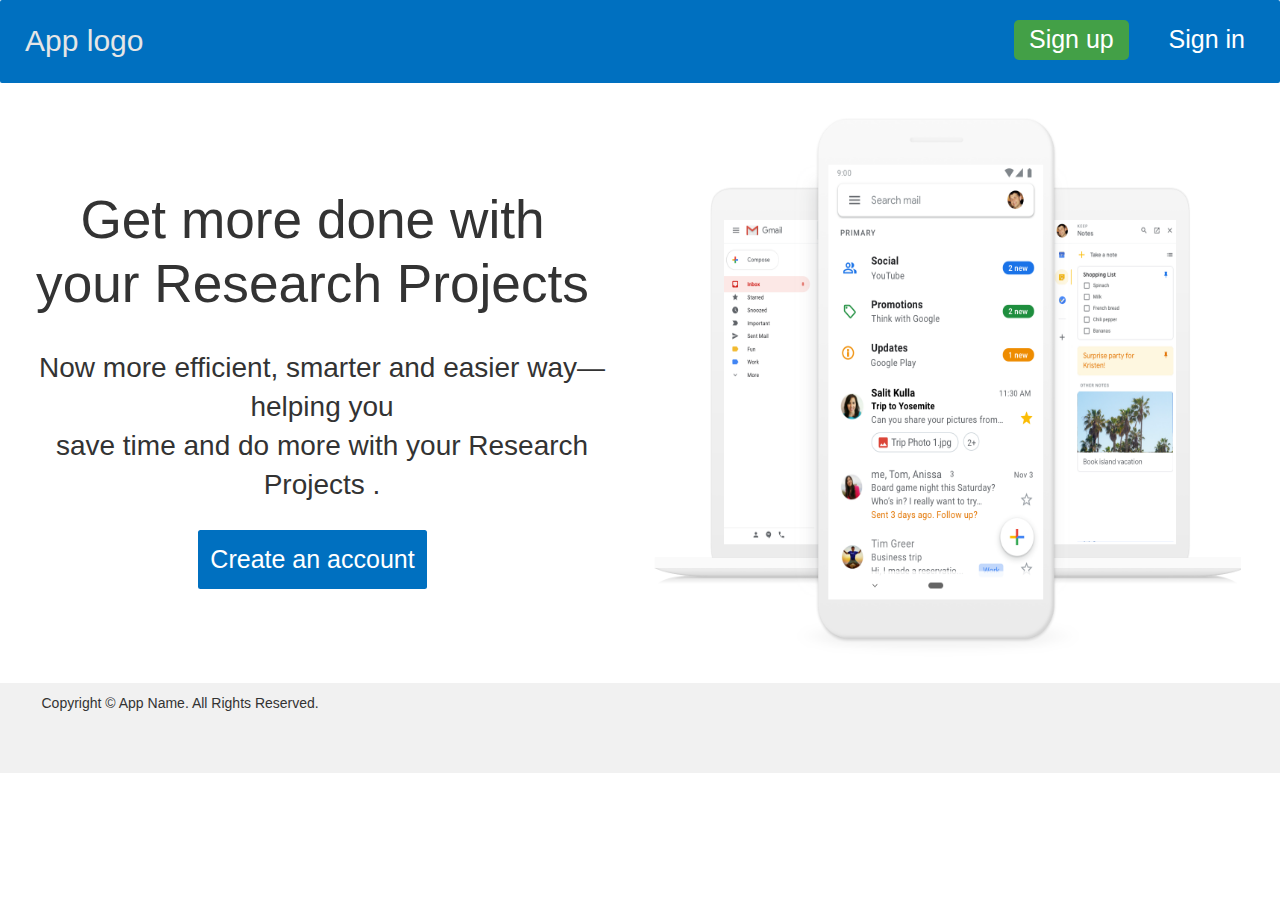
==== final/index.html @ acd916ec "Project input and output" ====
<!DOCTYPE html>
<html lang="en">
<head>
  <meta charset="utf-8">
  <meta name="viewport" content="width=device-width, initial-scale=1">
  <link rel="stylesheet" href="https://maxcdn.bootstrapcdn.com/bootstrap/3.4.1/css/bootstrap.min.css">
  <script src="https://ajax.googleapis.com/ajax/libs/jquery/3.4.1/jquery.min.js"></script>
  <script src="https://ajax.aspnetcdn.com/ajax/jQuery/jquery-3.4.1.min.js"></script>
  <script src="https://maxcdn.bootstrapcdn.com/bootstrap/3.4.1/js/bootstrap.min.js"></script>
 <title>Home Page</title> 
<link rel="stylesheet" href="homepage.css">
</head>
<body>

  <div class="header">
    
    <a href="#" style="margin-left: 5px;">App logo</a>
    <a id="signinbutton" href="signin.html">Sign in</a>
    <a id="signupbutton" href="signup.html">Sign up</a>
  
  </div>

<div class="row">
  <div class="column" style="background-color:white; text-align: center;">

    <h1 id="heading">Get more done with<br> your Research Projects</h1>
    <div class="para">Now more efficient, smarter and easier way—helping you<br> save time and do more with your Research Projects .
    </div>
    <a id="signupbutton2" href=signup.html>Create an account</a>
  </div>


  <div class="column">
    <p style="margin-bottom: 25px;"></p>
    <img class="appimage" src="gmailhomepageimage.png" height="100%" width="93%"/>
  </div>
</div>

<div class="footer">
    <p class="copyright">Copyright © App Name. All Rights Reserved.</p>
</div>


</body>
</html>
---- final/homepage.css ----
* {
    box-sizing: border-box;
  }
  
  body {
    font-family: Arial, Helvetica, sans-serif;
  }
  
  /* Style the header */
  .header {
      background-color: #0070C0;
      padding: 20px;
      color: rgb(248,248,248);
      font-size: 30px;
      position: -webkit-sticky; /* Safari */
      position: sticky;
      top:0;
      border-radius:2px ;
  }
  
  .header a{
    color:rgb(230,230,230) ;
 }

  #signinbutton {
      float: right;
      padding: 2px 15px;
      text-align: center;
      text-decoration: none;
      display: inline-block;
      font-size: 25px;
      color:white;
      
  }
  
  #signinbutton:hover{
      background: white;
      color: #0070C0;
      
      border-radius: 5px;
  }

  #signupbutton {
    float: right;
    padding: 2px 15px;
    font-size: 25px;
    text-align: center;
    text-decoration: none;
    display: inline-block;
    background-color: #43A047;
    color: white;
    margin-right: 2%;
    border-radius: 5px;
}

#signupbutton:hover{
    background: #43A047;
    border: none;
    color: white;
}
  
  
.column {
    float: left;
    width: 50%;
    padding: 10px;
    height: 600px; /* Should be removed. Only for demonstration */
 }

#heading {
    text-align: center;
    font-size: 3.8em;
    margin-top: 15%;
    line-height: 1.2;
} 

.para {
    margin-top: 5%;
    text-align: center;
    font-size: 2em;
    line-height: 1.4;
    margin-left: 3%;
}

#signupbutton2 {

    padding: 12px;
    text-align: center;
    text-decoration: none;
    display: inline-block;
    background-color: #0070C0;
    color: white;
    margin-top: 4%;
    font-size: 25px;
    border-radius: 2.5px;
    
}
  
  /* Clear floats after the columns */
.row:after {
    content: "";
    display: table;
    clear: both;
}
  
.footer {
    background-color: #f1f1f1;
    padding: 10px;
    height: 90px;
  }  
.copyright {
    margin-left:2.5%;
}


/* Responsive layout - makes the three columns stack on top of each other instead of next to each other */
@media (max-width: 600px) {
    .column {
      width: 100%;
    }

    .appimage {
        height:80%;
        width: 100%;
    }
}

@media (min-width: 601px) and (max-width:767px) {
    .column {
        width: 100%;
      }
  
      .appimage {
          height:90%;
          width: 80%;
          margin-left: 15%;
      }
}

@media (min-width: 768px) and (max-width:991px) {
    .column {
        width: 100%;
      }
  
      .appimage {
          height:90%;
          width: 75%;
          margin-left: 15%;
      }
}
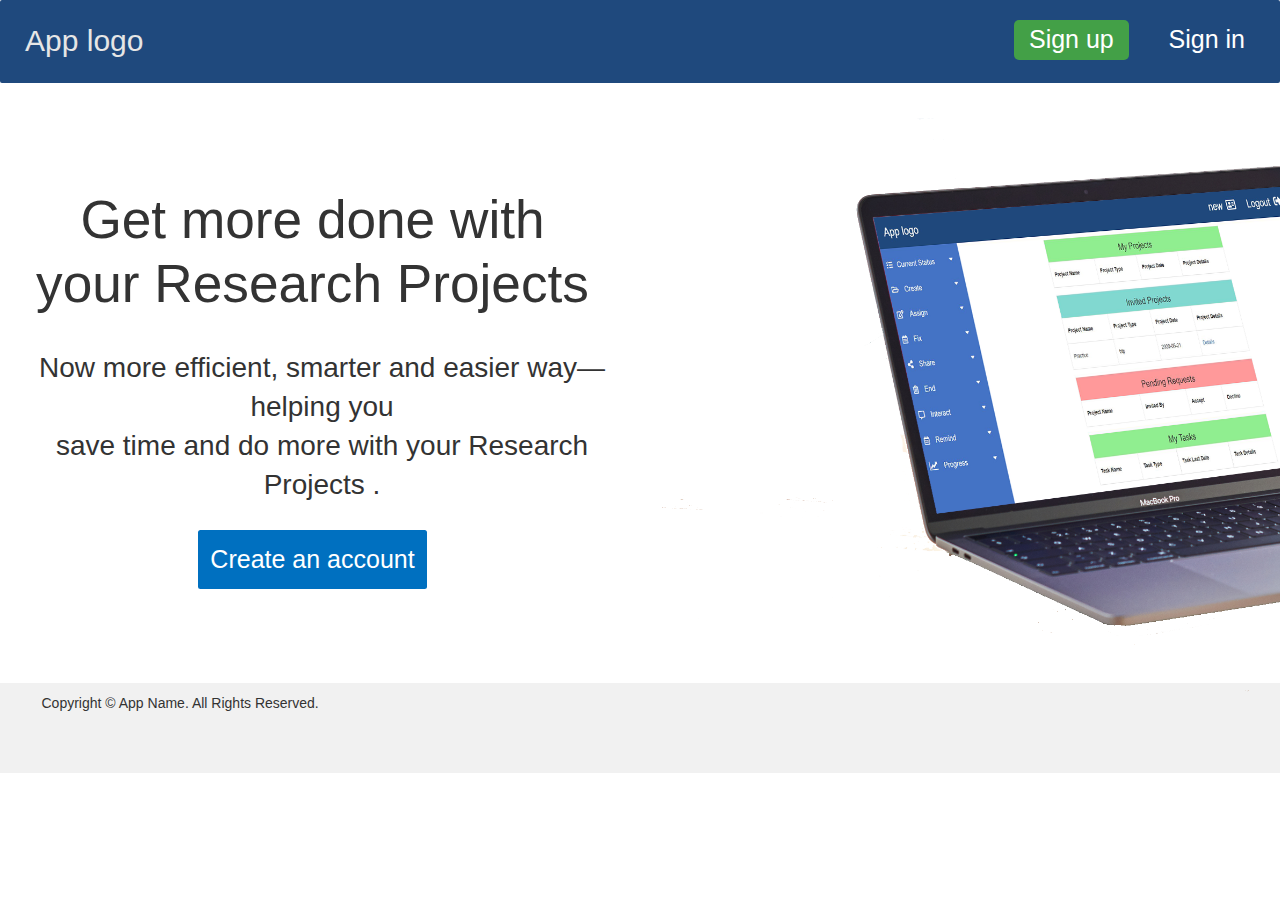
==== commit 6ea46478: "background image" ====
--- a/final/index.html
+++ b/final/index.html
@@ -32,7 +32,7 @@
 
   <div class="column">
     <p style="margin-bottom: 25px;"></p>
-    <img class="appimage" src="gmailhomepageimage.png" height="100%" width="93%"/>
+    <img class="appimage" src="bgimage.png" height="100%" />
   </div>
 </div>
 
--- a/final/homepage.css
+++ b/final/homepage.css
@@ -8,7 +8,7 @@
   
   /* Style the header */
   .header {
-      background-color: #0070C0;
+      background-color: #1f497d;
       padding: 20px;
       color: rgb(248,248,248);
       font-size: 30px;
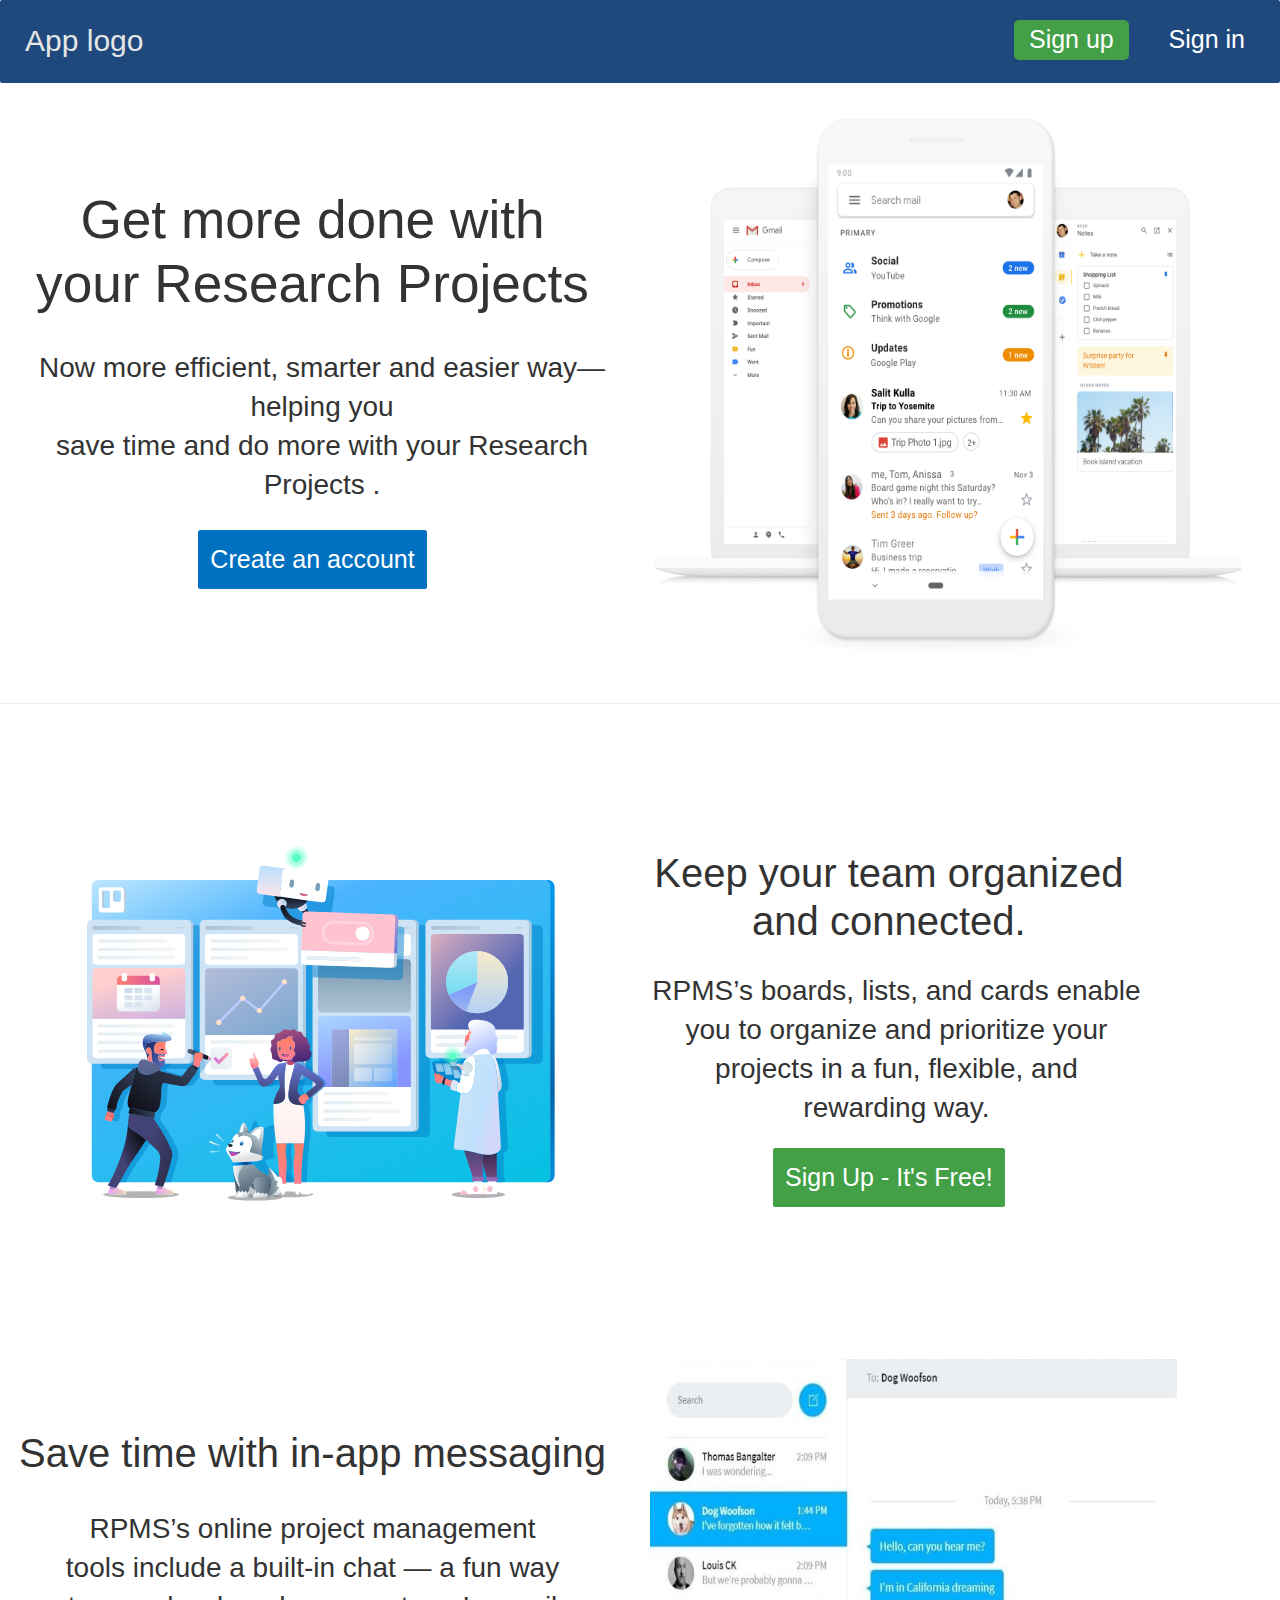
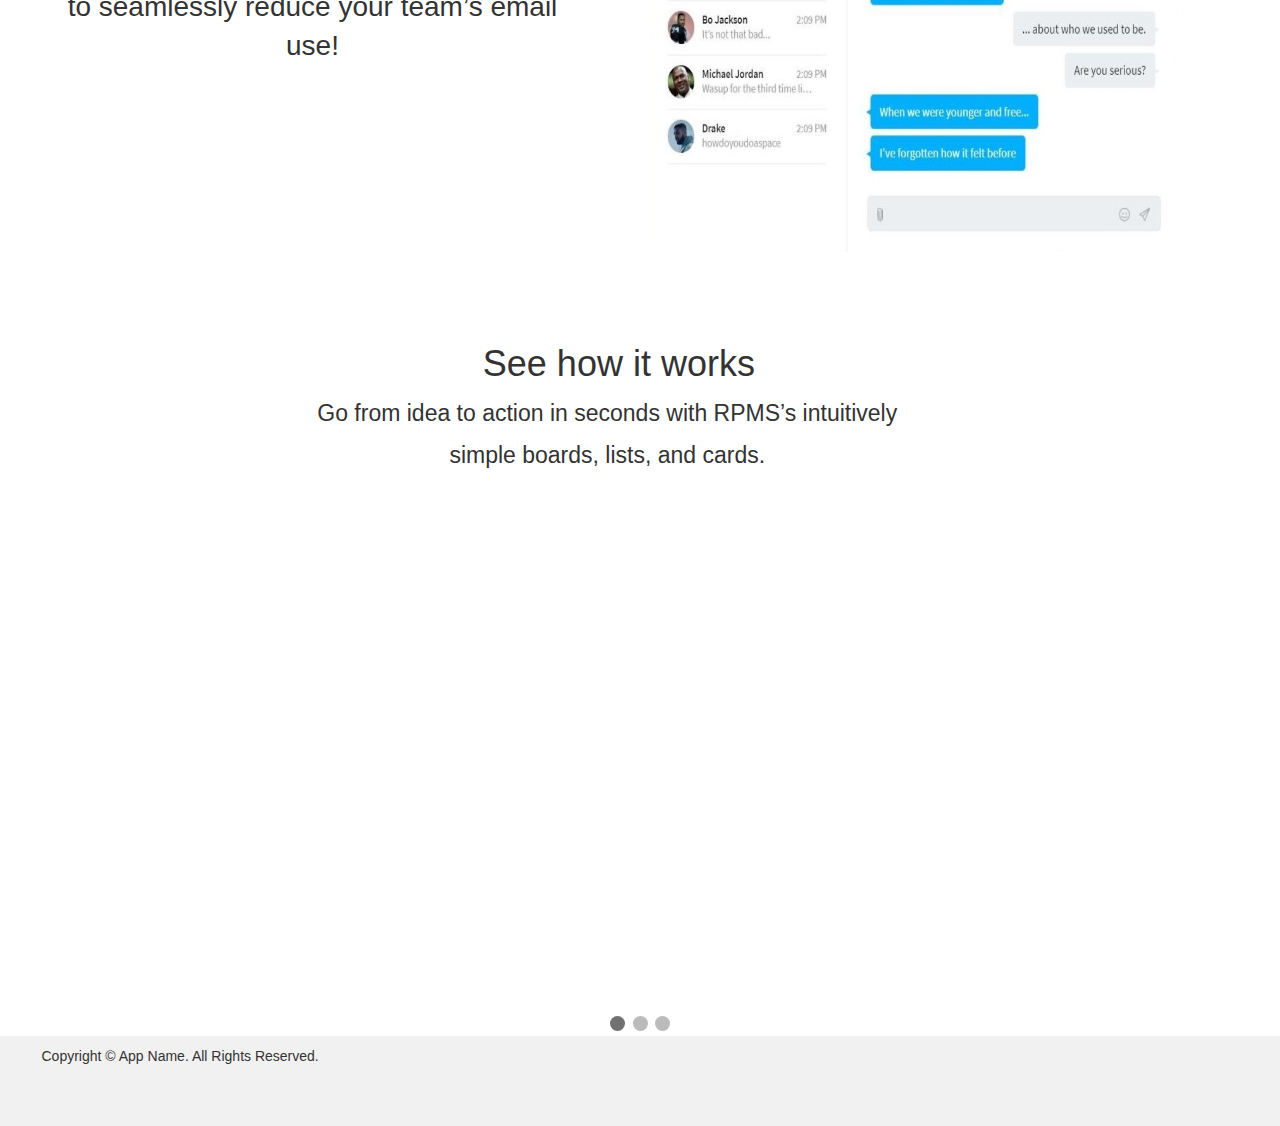
==== commit 23eabf8e: "updated homepage" ====
--- a/final/index.html
+++ b/final/index.html
@@ -9,6 +9,55 @@
   <script src="https://maxcdn.bootstrapcdn.com/bootstrap/3.4.1/js/bootstrap.min.js"></script>
  <title>Home Page</title> 
 <link rel="stylesheet" href="homepage.css">
+
+<style>
+  
+  .mySlides {display: none;}
+  img {vertical-align: middle;}
+  
+  /* Slideshow container */
+  .slideshow-container {
+    max-width: 1001px;
+    position: relative;
+    margin: auto;
+    margin-left: 35%;
+  }
+  
+  /* The dots/bullets/indicators */
+  .dot {
+    height: 15px;
+    width: 15px;
+    margin: 0 2px;
+    background-color: #bbb;
+    border-radius: 50%;
+    display: inline-block;
+    transition: background-color 0.6s ease;
+  }
+  
+  .active {
+    background-color: #717171;
+  }
+  
+  /* Fading animation */
+  .fade {
+    -webkit-animation-name: fade;
+    -webkit-animation-duration: 1.5s;
+    animation-name: fade;
+    animation-duration: 1.5s;
+    
+  }
+  
+  @-webkit-keyframes fade {
+    from {opacity: .4} 
+    to {opacity: 1}
+  }
+  
+  @keyframes fade {
+    from {opacity: .4} 
+    to {opacity: 1}
+  }
+  
+  </style>
 </head>
 <body>
 
@@ -32,14 +81,103 @@
 
   <div class="column">
     <p style="margin-bottom: 25px;"></p>
-    <img class="appimage" src="bgimage.png" height="100%" />
+    <img class="appimage" src="gmailhomepageimage.png" height="100%" width="93%"/>
   </div>
+</div>
+<hr>
+<div class="row" style="margin-top: 0px;">
+  <div class="column" style="margin-left: 7%; width: 40%;">
+     <img class="appimage" src="trellohomepageimage.svg" height="100%" width="93%"/>
+  </div>
+
+  <div class="column" style="background-color:white; text-align: center;margin-left: 2%; margin-right: 10%; width: 40%;">
+    <br><br>
+    <h1 id="heading" style="font-size: 40px;">Keep your team organized and connected.</h1>
+    <div class="para">RPMS’s boards, lists, and cards enable you to organize and prioritize your projects in a fun, flexible, and rewarding way.
+    </div>
+    <a id="signupbutton2" style="background-color:#43A047;" href=signup.html>Sign Up - It's Free!</a>
+  </div>
+</div>
+
+<div class="row">
+  <div class="column" style="background-color:white; text-align: center;">
+
+    <h1 id="heading" style="font-size: 40px;">Save time with in-app messaging</h1>
+    <div class="para" style="width: 80%; margin-left: 10%;">RPMS’s online project management tools include a built-in chat — a fun way to seamlessly reduce your team’s email use! 
+    </div>
+  </div>
+
+
+  <div class="column">
+    <p style="margin-bottom: 25px;"></p>
+    <img class="appimage" src="chatboximage.jpg" height="85%" width="83%"/>
+  </div>
+</div>
+
+<div class="row">
+  <h1  style="margin-left: 38%;">
+    See how it works
+  </h1>
+
+  <div style="margin-left: -5%; font-size: 23px; text-align: center; line-height: 1.8;">
+    Go from idea to action in seconds with RPMS’s intuitively<br> simple boards, lists, and cards.
+  </div>
+  <br>
+  <div class="slideshow-container">
+
+    <div class="mySlides fade">
+     
+      <img src="trellohomepageimage.svg" style="width:500px; height: 500px;">
+      
+    </div>
+    
+    <div class="mySlides fade">
+      
+      <img src="chatboximage.jpg" style="width:500px; height: 500px;">
+      
+    </div>
+    
+    <div class="mySlides fade">
+
+      <img src="gmailhomepageimage.png" style="width:500px; height: 500px;">
+      
+    </div>
+    
+    </div>
+    <br>
+    
+    <div style="text-align:center">
+      <span class="dot"></span> 
+      <span class="dot"></span> 
+      <span class="dot"></span> 
+    </div>
+    
+    <script>
+    var slideIndex = 0;
+    showSlides();
+    
+    function showSlides() {
+      var i;
+      var slides = document.getElementsByClassName("mySlides");
+      var dots = document.getElementsByClassName("dot");
+      for (i = 0; i < slides.length; i++) {
+        slides[i].style.display = "none";  
+      }
+      slideIndex++;
+      if (slideIndex > slides.length) {slideIndex = 1}    
+      for (i = 0; i < dots.length; i++) {
+        dots[i].className = dots[i].className.replace(" active", "");
+      }
+      slides[slideIndex-1].style.display = "block";  
+      dots[slideIndex-1].className += " active";
+      setTimeout(showSlides, 2000); // Change image every 2 seconds
+    }
+    </script>
 </div>
 
 <div class="footer">
     <p class="copyright">Copyright © App Name. All Rights Reserved.</p>
 </div>
 
-
 </body>
 </html>
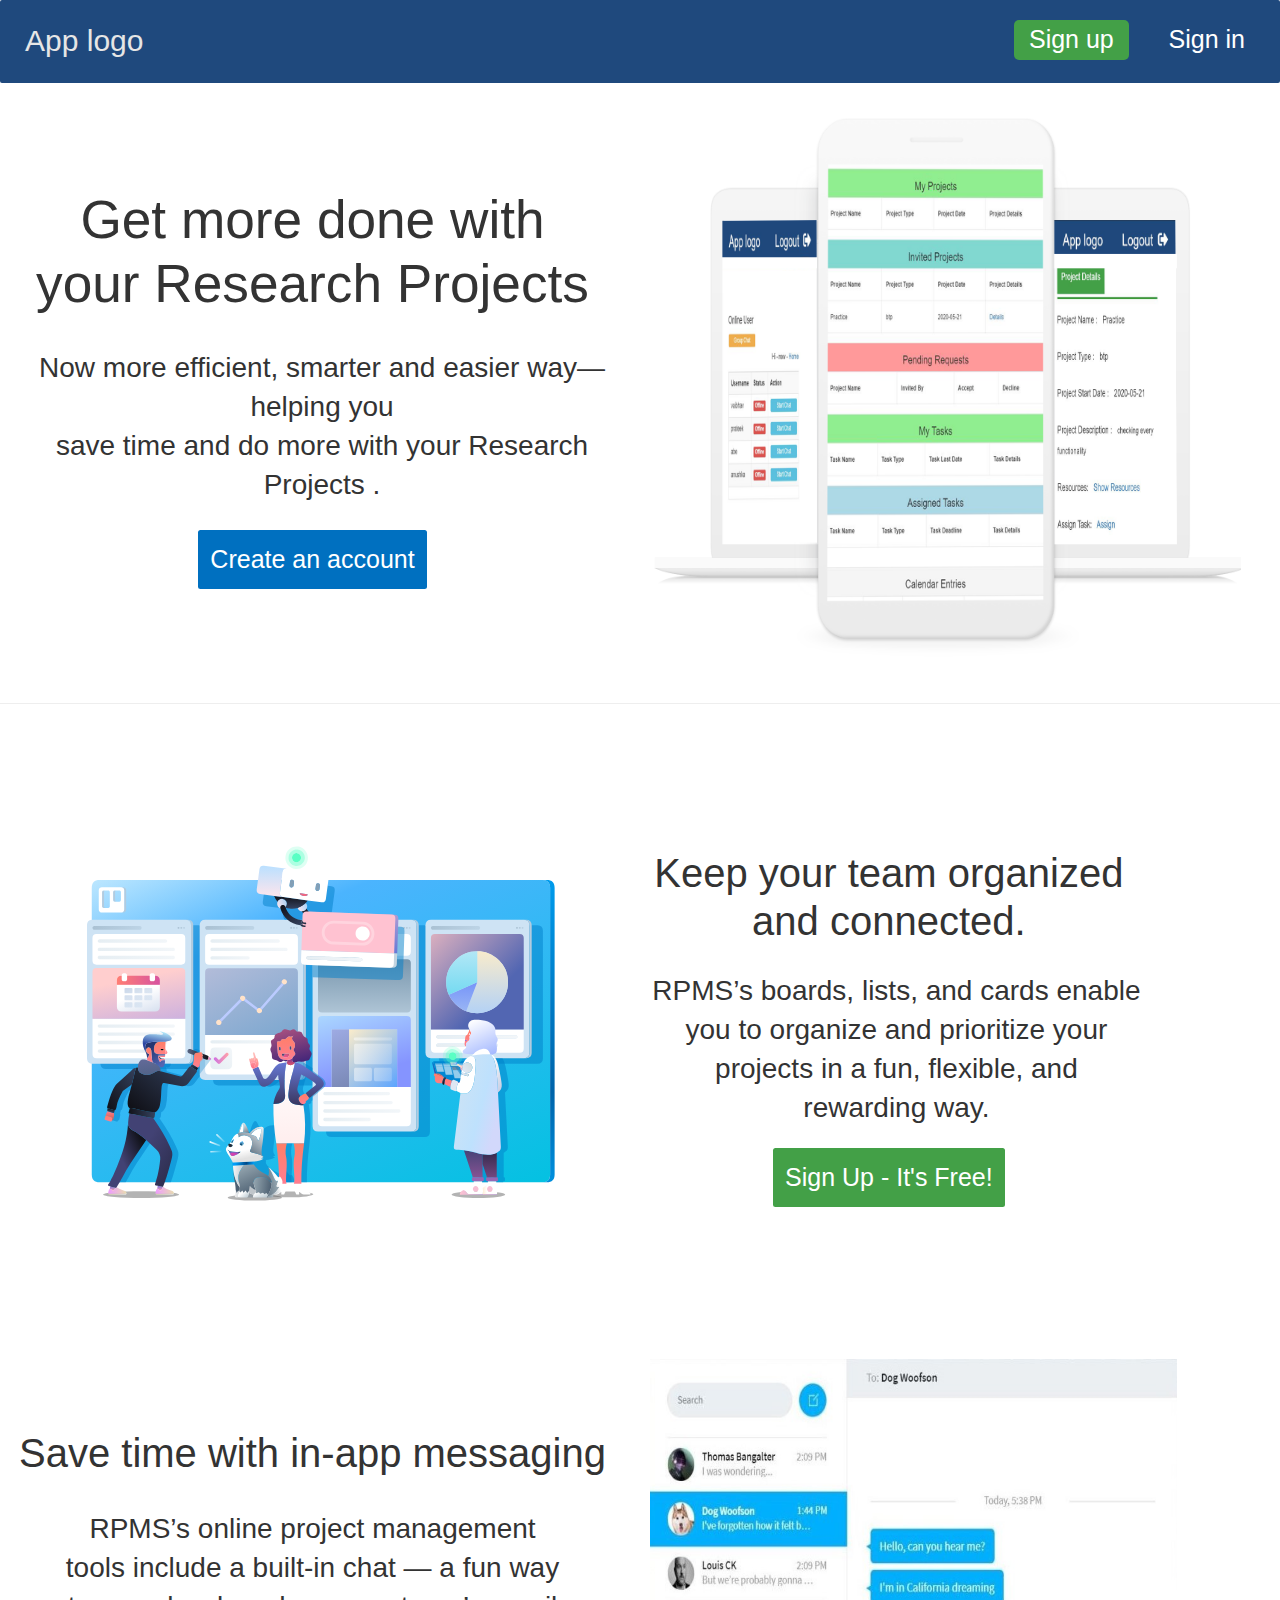
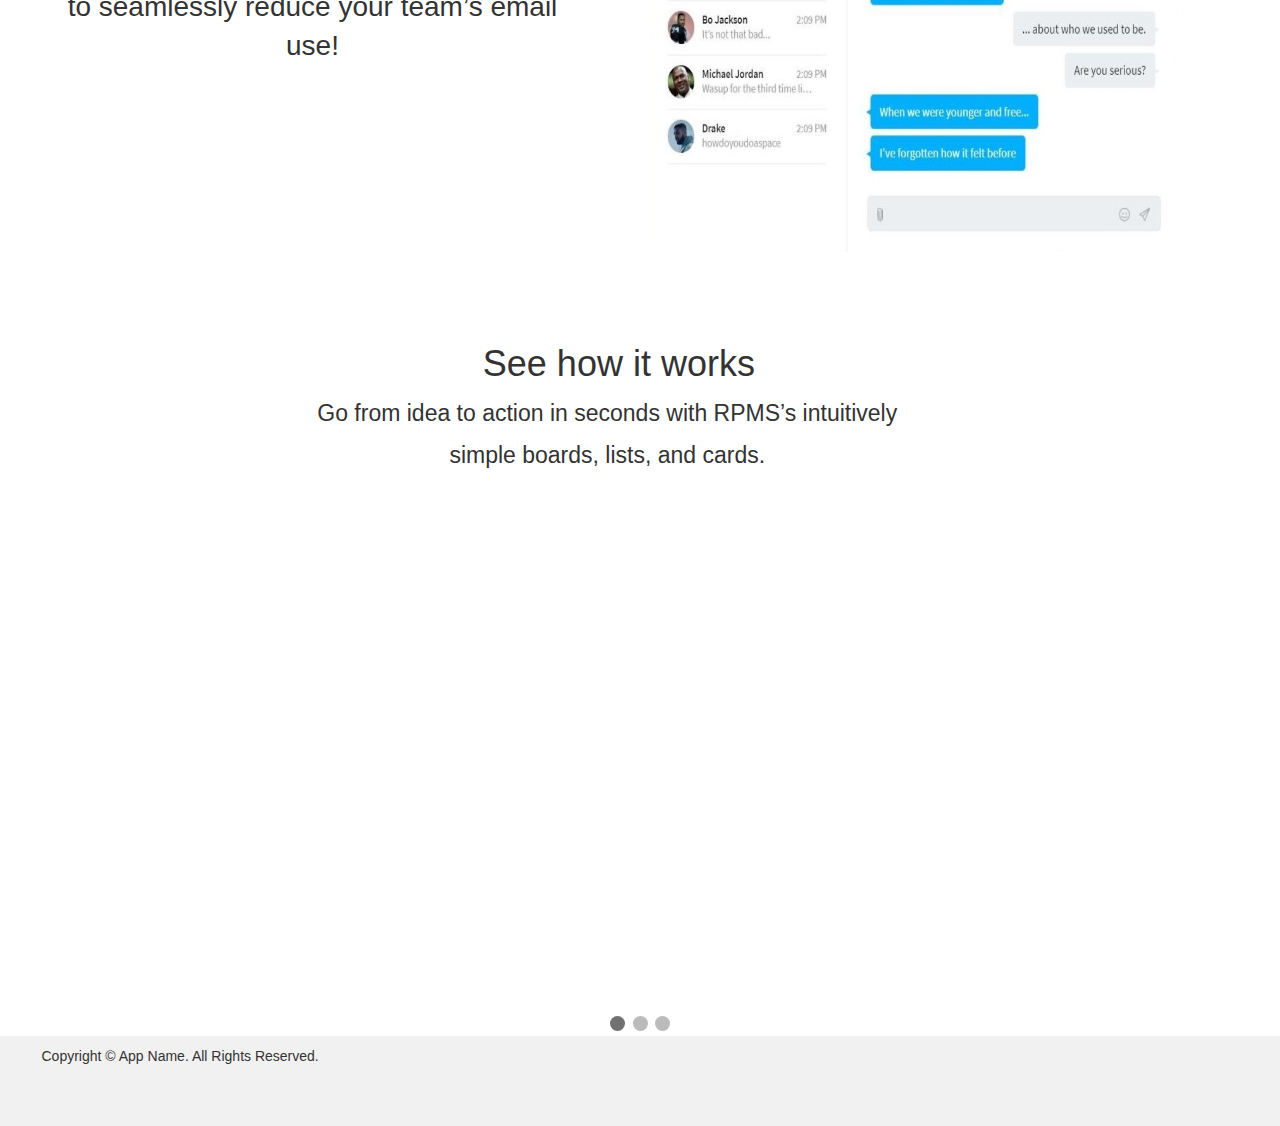
==== commit 40d150d2: "updated login.html" ====
--- a/final/index.html
+++ b/final/index.html
@@ -81,7 +81,7 @@
 
   <div class="column">
     <p style="margin-bottom: 25px;"></p>
-    <img class="appimage" src="gmailhomepageimage.png" height="100%" width="93%"/>
+    <img class="appimage" src="gmailhomepageimagenew.png" height="100%" width="93%"/>
   </div>
 </div>
 <hr>
@@ -133,13 +133,13 @@
     
     <div class="mySlides fade">
       
-      <img src="chatboximage.jpg" style="width:500px; height: 500px;">
+      <img src="img1.jpg" style="width:500px; height: 500px;">
       
     </div>
     
     <div class="mySlides fade">
 
-      <img src="gmailhomepageimage.png" style="width:500px; height: 500px;">
+      <img src="gmailhomepageimagenew.png" style="width:500px; height: 500px;">
       
     </div>
     
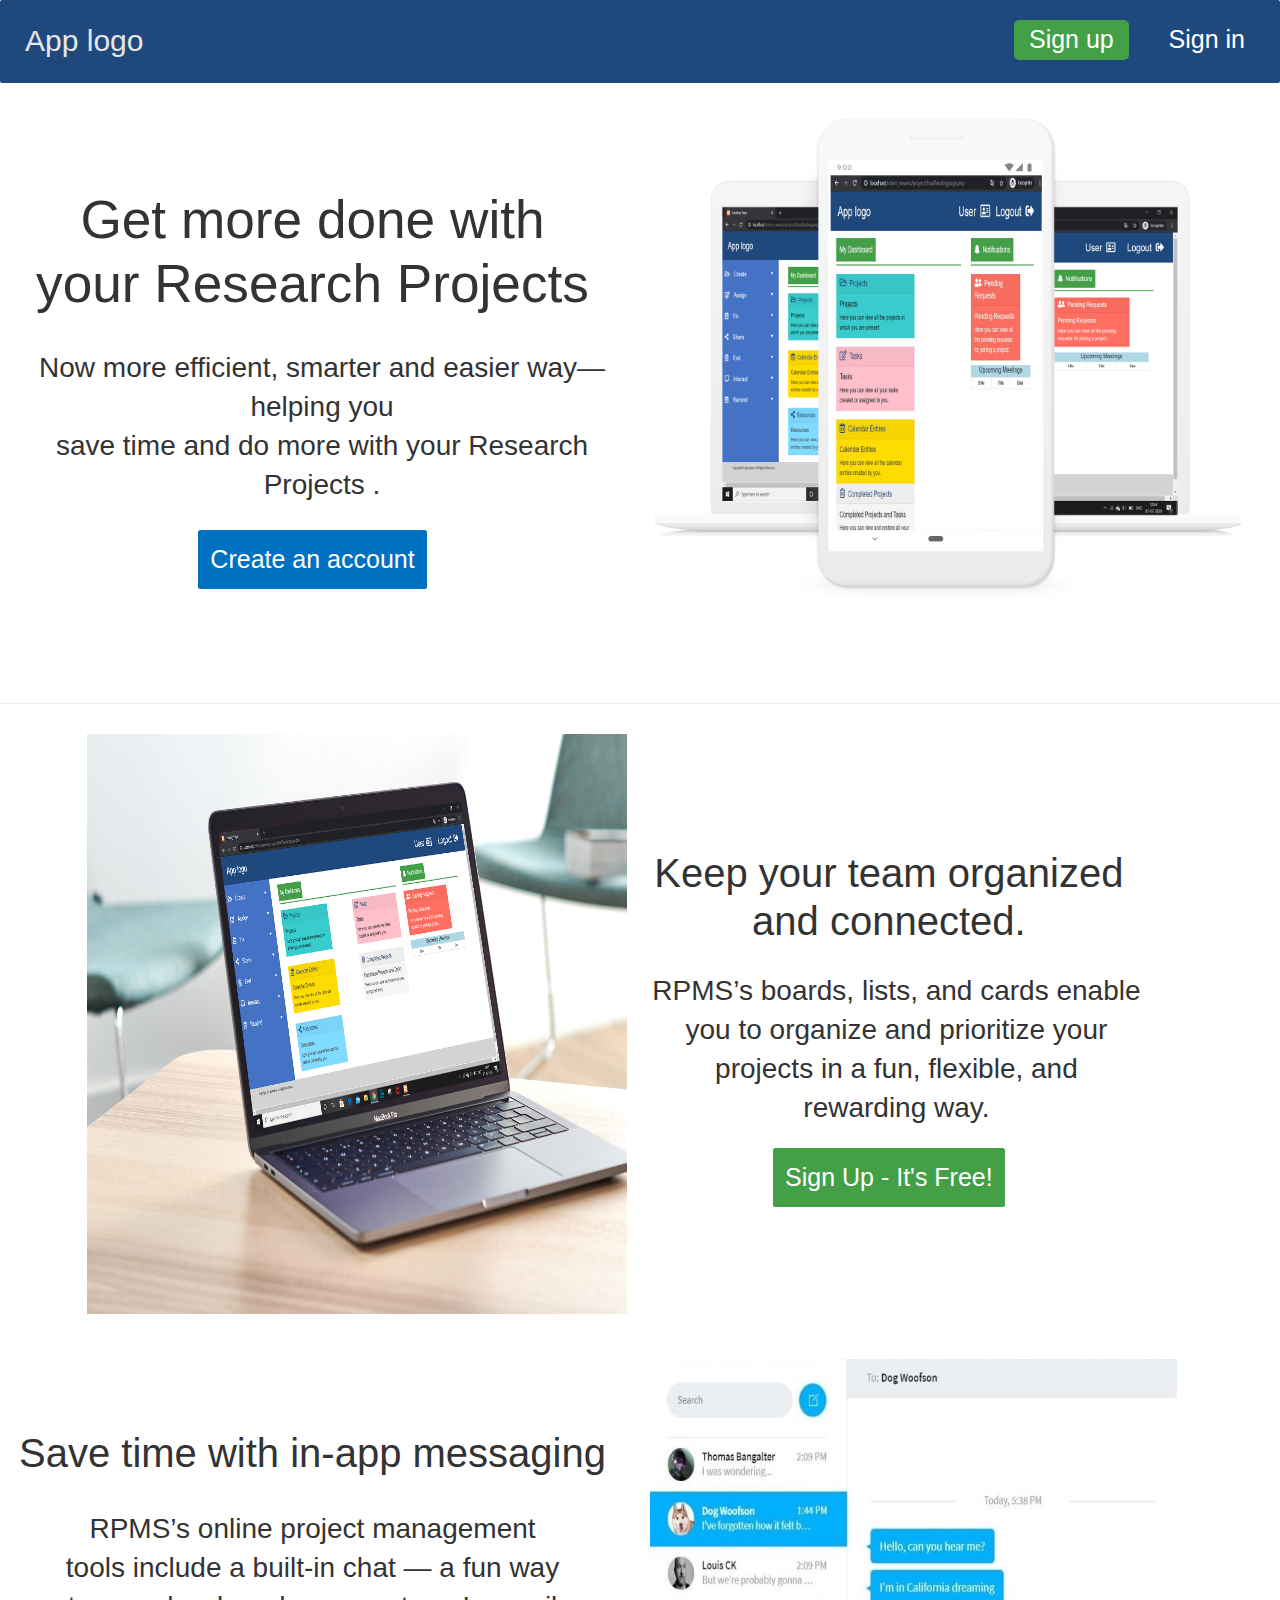
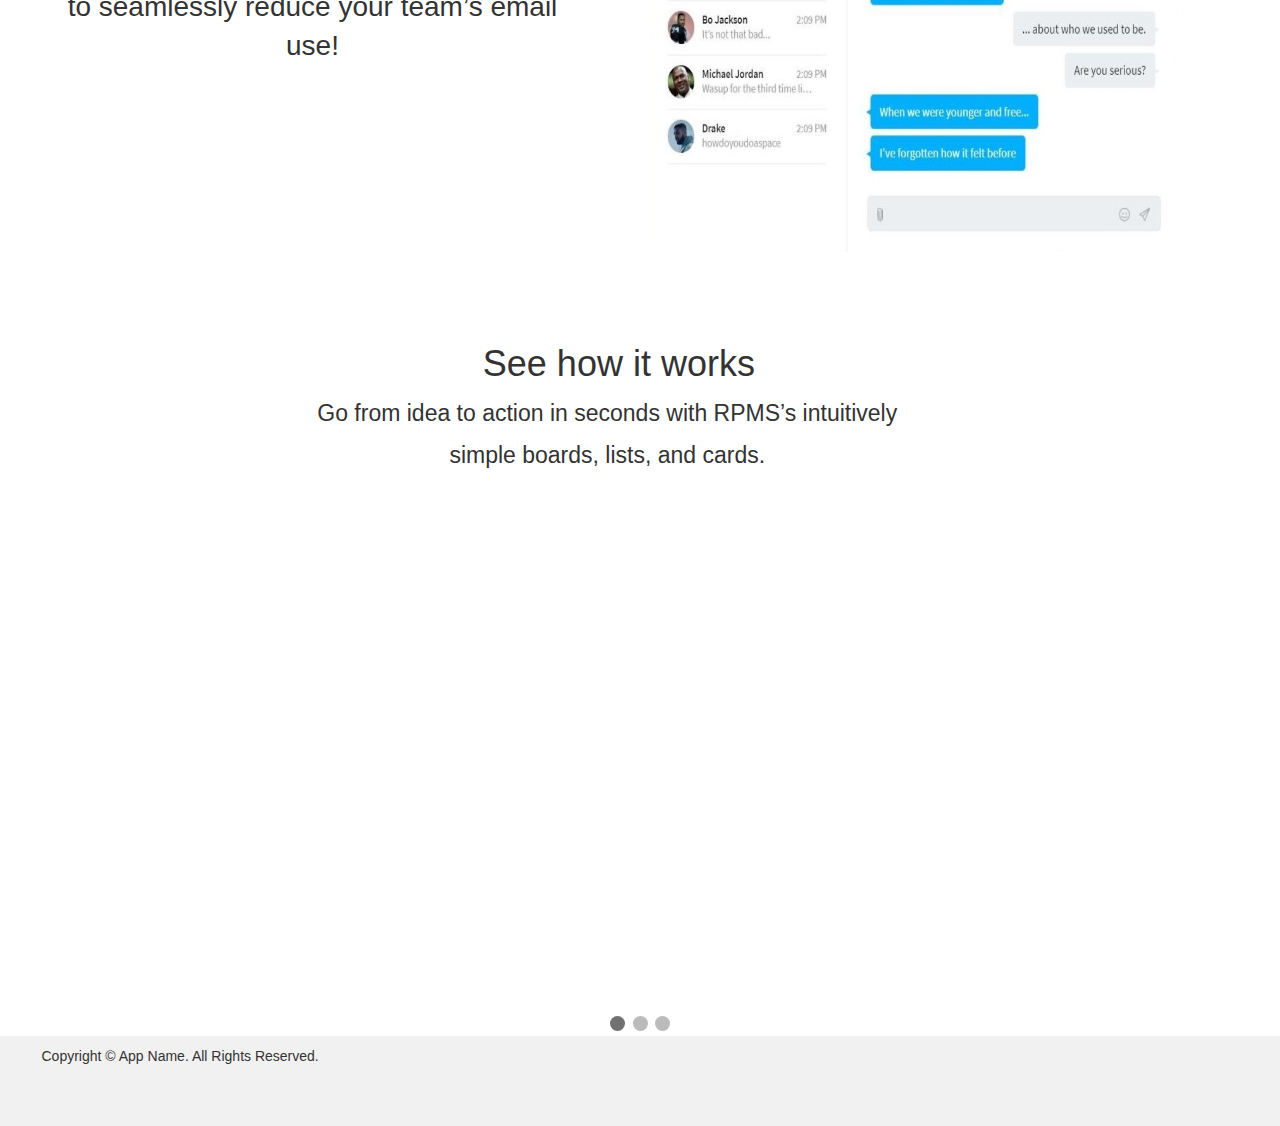
==== commit 958a2000: "photos" ====
--- a/final/index.html
+++ b/final/index.html
@@ -63,7 +63,7 @@
 
   <div class="header">
     
-    <a href="#" style="margin-left: 5px;">App logo</a>
+    <a href="index.html" style="margin-left: 5px;">App logo</a>
     <a id="signinbutton" href="signin.html">Sign in</a>
     <a id="signupbutton" href="signup.html">Sign up</a>
   
@@ -81,13 +81,13 @@
 
   <div class="column">
     <p style="margin-bottom: 25px;"></p>
-    <img class="appimage" src="gmailhomepageimagenew.png" height="100%" width="93%"/>
+    <img class="appimage" src="gmailhomepageimagenew.png" height="90%" width="93%"/>
   </div>
 </div>
 <hr>
 <div class="row" style="margin-top: 0px;">
   <div class="column" style="margin-left: 7%; width: 40%;">
-     <img class="appimage" src="trellohomepageimage.svg" height="100%" width="93%"/>
+     <img class="appimage" src="lappy.png" height="100%" width="120%"/>
   </div>
 
   <div class="column" style="background-color:white; text-align: center;margin-left: 2%; margin-right: 10%; width: 40%;">
@@ -127,7 +127,7 @@
 
     <div class="mySlides fade">
      
-      <img src="trellohomepageimage.svg" style="width:500px; height: 500px;">
+      <img src="lappy.png" style="width:500px; height: 500px;">
       
     </div>
     
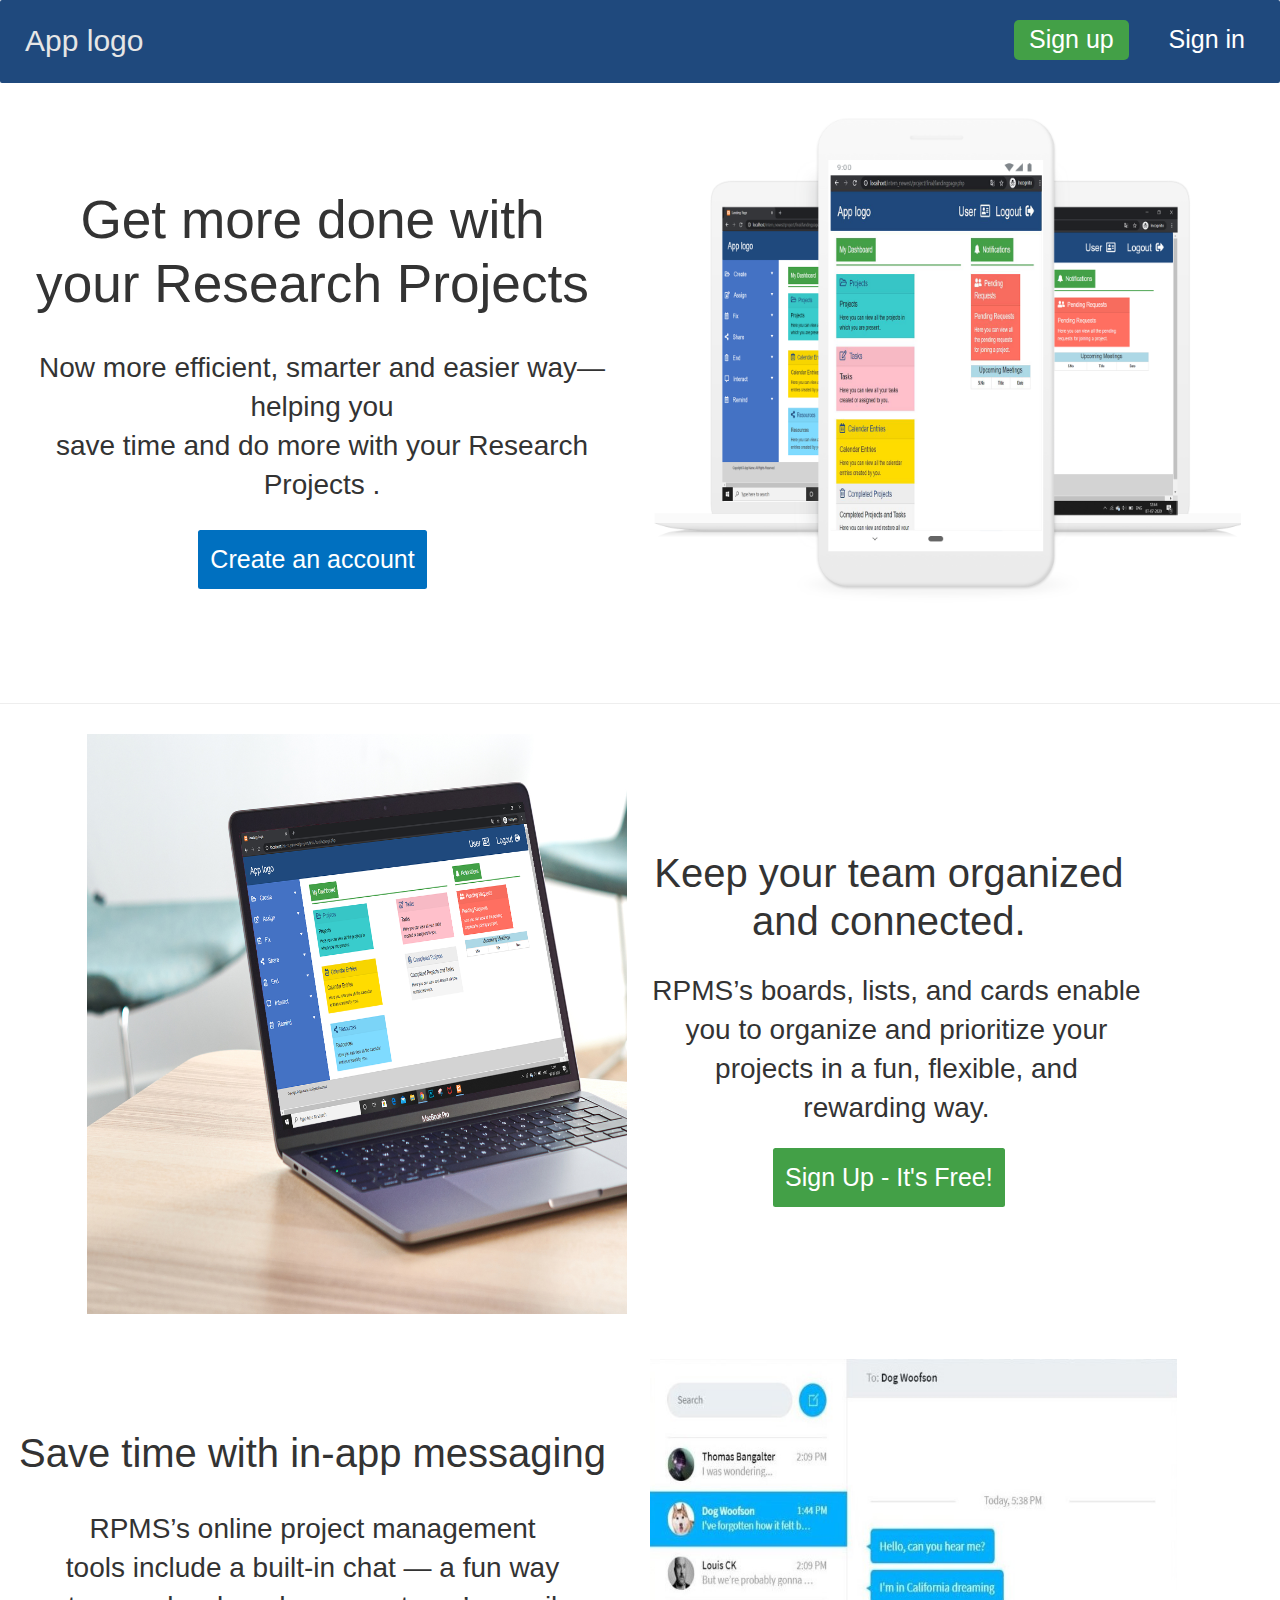
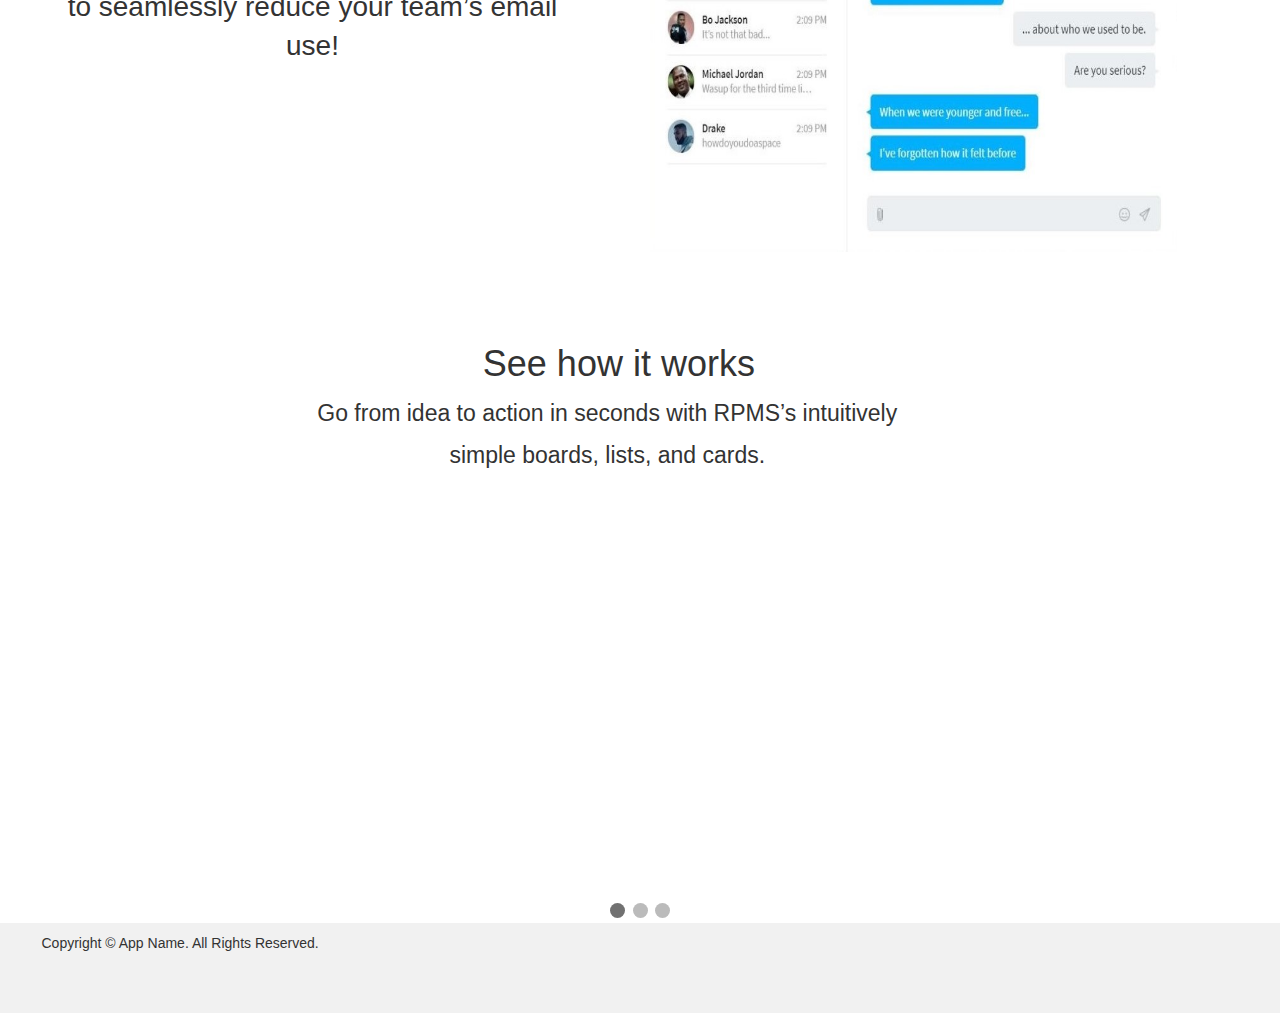
==== commit 0bc6c17e: "completed" ====
--- a/final/index.html
+++ b/final/index.html
@@ -20,7 +20,7 @@
     max-width: 1001px;
     position: relative;
     margin: auto;
-    margin-left: 35%;
+    margin-left: 25%;
   }
   
   /* The dots/bullets/indicators */
@@ -87,7 +87,7 @@
 <hr>
 <div class="row" style="margin-top: 0px;">
   <div class="column" style="margin-left: 7%; width: 40%;">
-     <img class="appimage" src="lappy.png" height="100%" width="120%"/>
+     <img class="appimage" src="lappy.png" height="100%" width="140%"/>
   </div>
 
   <div class="column" style="background-color:white; text-align: center;margin-left: 2%; margin-right: 10%; width: 40%;">
@@ -127,19 +127,19 @@
 
     <div class="mySlides fade">
      
-      <img src="lappy.png" style="width:500px; height: 500px;">
+      <img src="lappy.png" style="width:70%; height: 70%;">
       
     </div>
     
     <div class="mySlides fade">
       
-      <img src="img1.jpg" style="width:500px; height: 500px;">
+      <img src="Screenshot (69).png" style="width:70%; height: 70%;">
       
     </div>
     
     <div class="mySlides fade">
 
-      <img src="gmailhomepageimagenew.png" style="width:500px; height: 500px;">
+      <img src="Screenshot (70).png" style="width:70%; height: 70%;">
       
     </div>
     
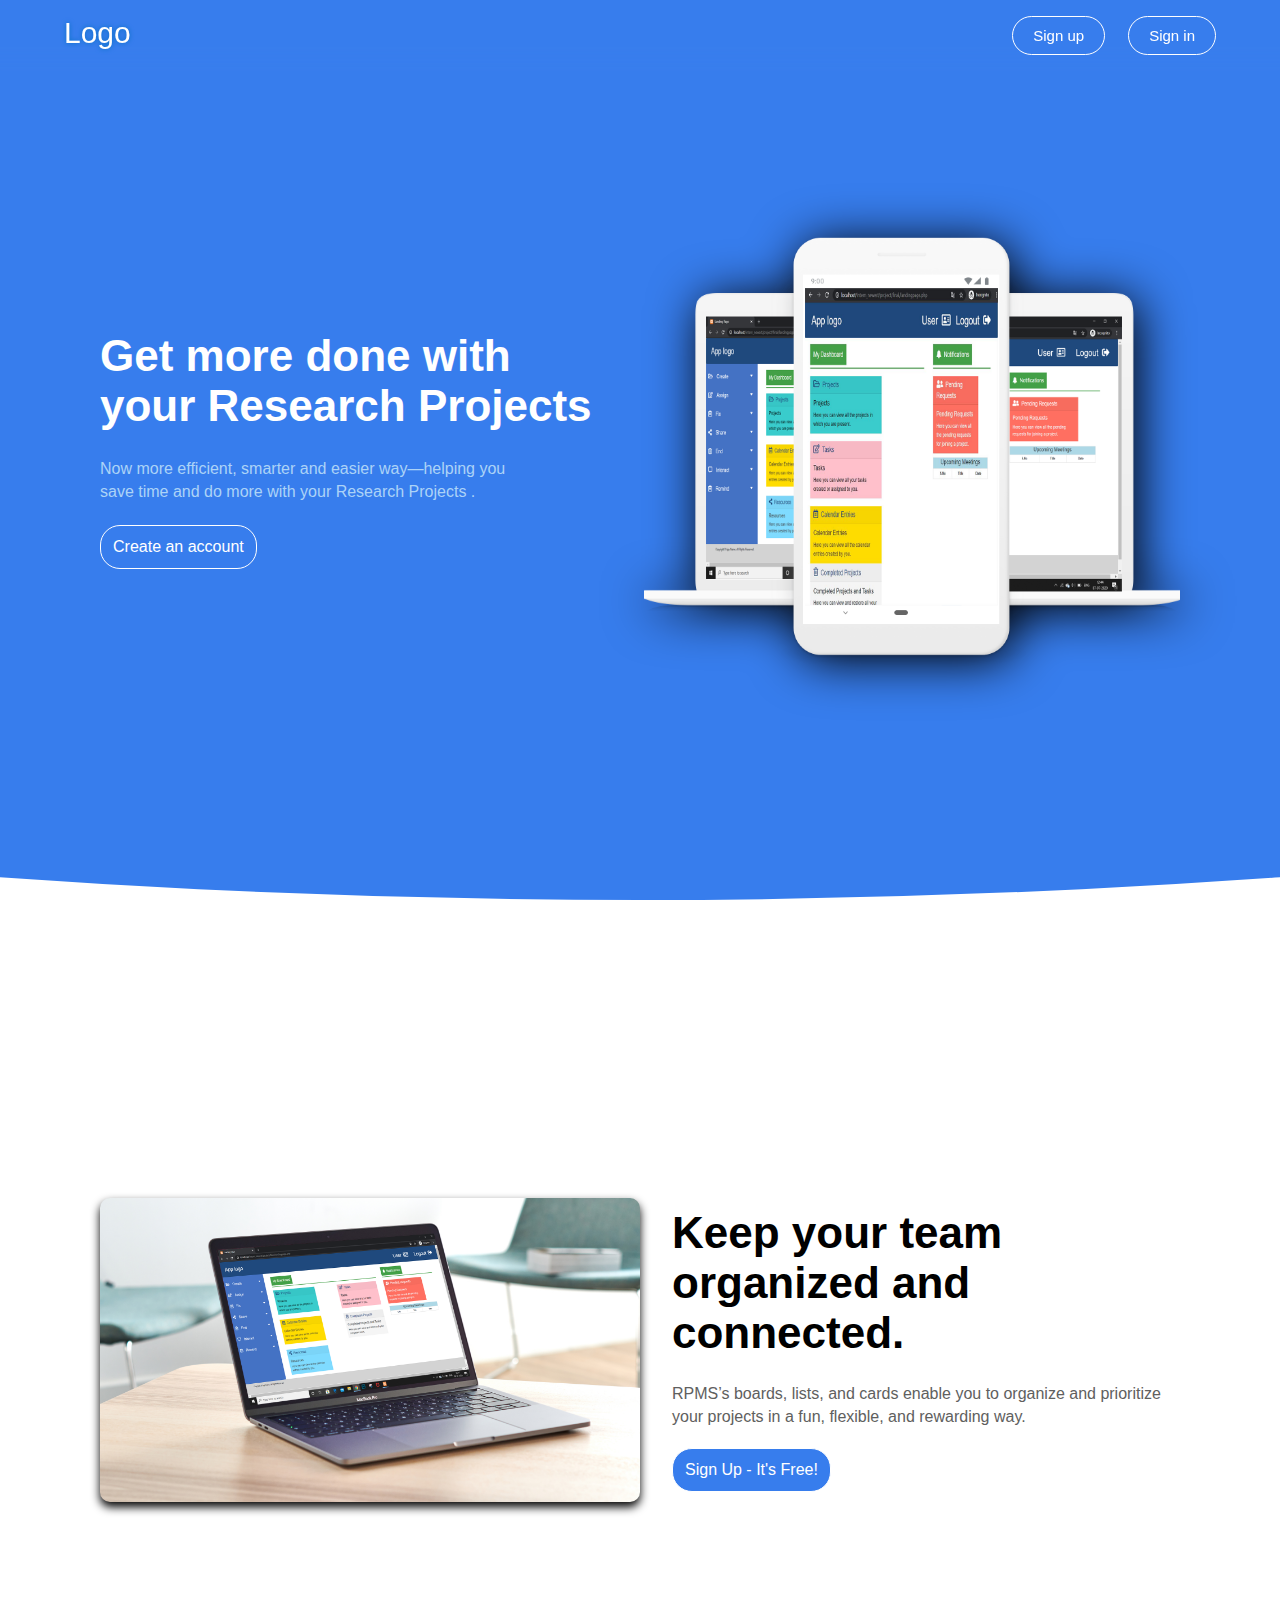
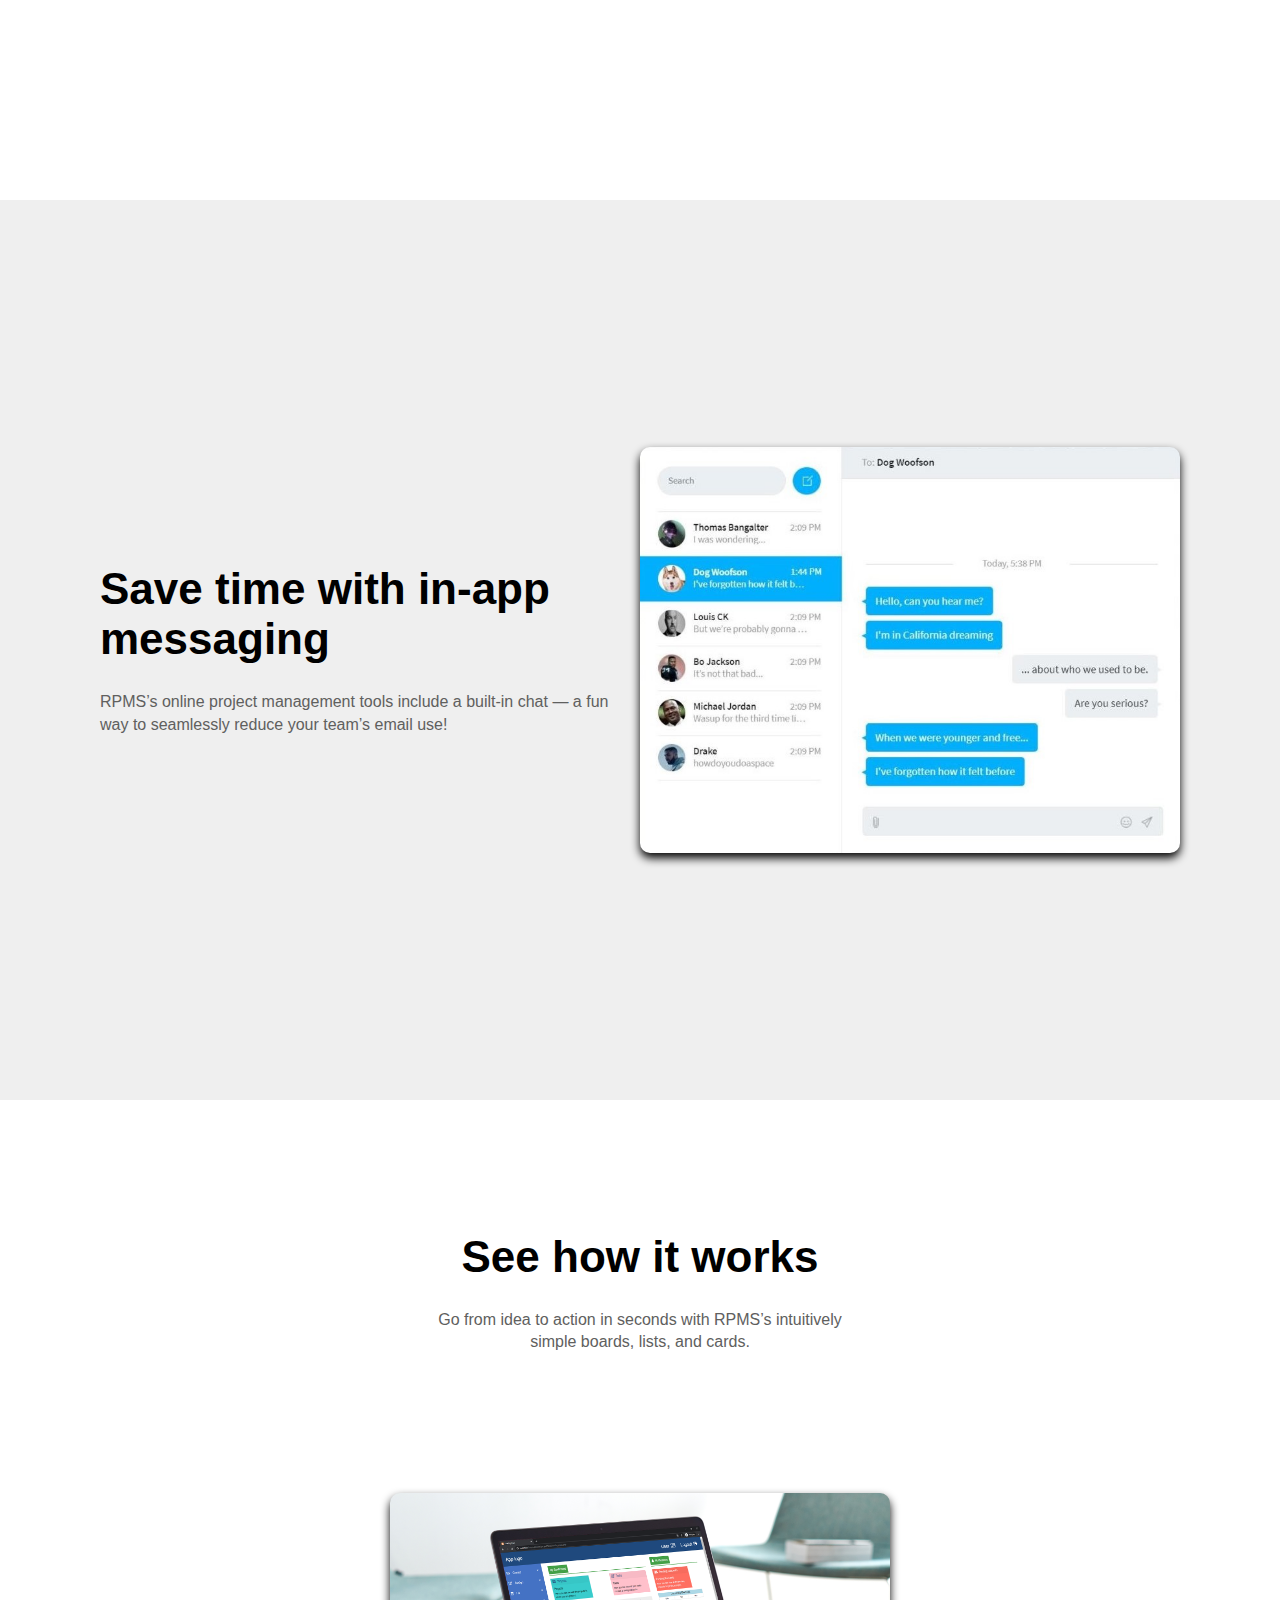
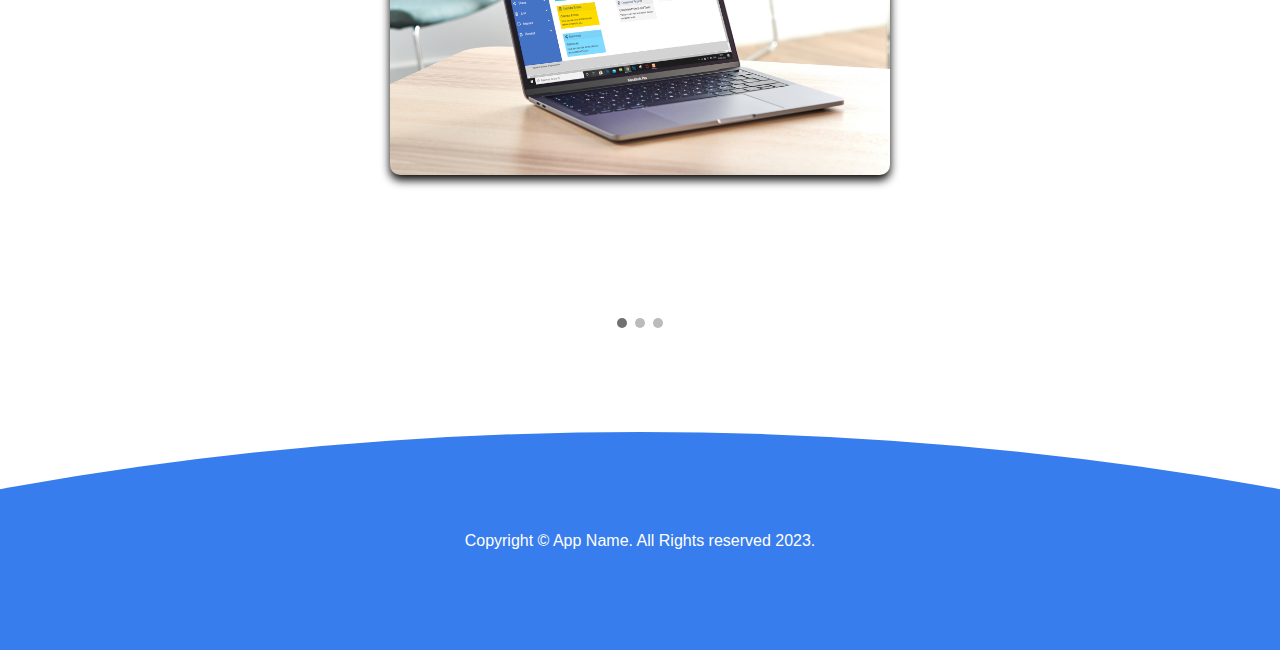
==== commit 32f86c6f: "first commit" ====
--- a/final/index.html
+++ b/final/index.html
@@ -1,183 +1,215 @@
 <!DOCTYPE html>
 <html lang="en">
+
 <head>
   <meta charset="utf-8">
   <meta name="viewport" content="width=device-width, initial-scale=1">
-  <link rel="stylesheet" href="https://maxcdn.bootstrapcdn.com/bootstrap/3.4.1/css/bootstrap.min.css">
+  <!-- <link rel="stylesheet" href="https://maxcdn.bootstrapcdn.com/bootstrap/3.4.1/css/bootstrap.min.css"> -->
   <script src="https://ajax.googleapis.com/ajax/libs/jquery/3.4.1/jquery.min.js"></script>
   <script src="https://ajax.aspnetcdn.com/ajax/jQuery/jquery-3.4.1.min.js"></script>
-  <script src="https://maxcdn.bootstrapcdn.com/bootstrap/3.4.1/js/bootstrap.min.js"></script>
- <title>Home Page</title> 
-<link rel="stylesheet" href="homepage.css">
-
-<style>
-  
-  .mySlides {display: none;}
-  img {vertical-align: middle;}
-  
-  /* Slideshow container */
-  .slideshow-container {
-    max-width: 1001px;
-    position: relative;
-    margin: auto;
-    margin-left: 25%;
-  }
-  
-  /* The dots/bullets/indicators */
-  .dot {
-    height: 15px;
-    width: 15px;
-    margin: 0 2px;
-    background-color: #bbb;
-    border-radius: 50%;
-    display: inline-block;
-    transition: background-color 0.6s ease;
-  }
-  
-  .active {
-    background-color: #717171;
-  }
-  
-  /* Fading animation */
-  .fade {
-    -webkit-animation-name: fade;
-    -webkit-animation-duration: 1.5s;
-    animation-name: fade;
-    animation-duration: 1.5s;
-    
-  }
-  
-  @-webkit-keyframes fade {
-    from {opacity: .4} 
-    to {opacity: 1}
-  }
-  
-  @keyframes fade {
-    from {opacity: .4} 
-    to {opacity: 1}
-  }
-  
+  <!-- <script src="https://maxcdn.bootstrapcdn.com/bootstrap/3.4.1/js/bootstrap.min.js"></script> -->
+  <title>Home Page</title>
+  <link rel="stylesheet" href="homepage.css">
+
+  <style>
+    .mySlides {
+      display: none;
+    }
+
+    img {
+      vertical-align: middle;
+    }
+
+    /* Slideshow container */
+    .slideshow-container {
+      align-items: center;
+      justify-content: center;
+      max-width: 1001px;
+      position: relative;
+      margin: auto;
+    }
+
+    /* The dots/bullets/indicators */
+    .dot {
+      height: 10px;
+      width: 10px;
+      margin: 0 2px;
+      background-color: #bbb;
+      border-radius: 50%;
+      display: inline-block;
+      transition: background-color 0.6s ease;
+    }
+
+    .active {
+      background-color: #717171;
+    }
+
+    /* Fading animation */
+    .fade {
+      -webkit-animation-name: fade;
+      -webkit-animation-duration: 1.5s;
+      animation-name: fade;
+      animation-duration: 1.5s;
+
+    }
+
+    @-webkit-keyframes fade {
+      from {
+        opacity: .4
+      }
+
+      to {
+        opacity: 1
+      }
+    }
+
+    @keyframes fade {
+      from {
+        opacity: .4
+      }
+
+      to {
+        opacity: 1
+      }
+    }
   </style>
 </head>
+
 <body>
 
-  <div class="header">
-    
-    <a href="index.html" style="margin-left: 5px;">App logo</a>
-    <a id="signinbutton" href="signin.html">Sign in</a>
-    <a id="signupbutton" href="signup.html">Sign up</a>
-  
-  </div>
-
-<div class="row">
-  <div class="column" style="background-color:white; text-align: center;">
-
-    <h1 id="heading">Get more done with<br> your Research Projects</h1>
-    <div class="para">Now more efficient, smarter and easier way—helping you<br> save time and do more with your Research Projects .
+  <section class="container">
+    <div class="header">
+
+      <a id="logo" href="index.html">Logo</a>
+      <a id="signinbutton" href="signin.html">Sign in</a>
+      <a id="signupbutton" href="signup.html">Sign up</a>
     </div>
-    <a id="signupbutton2" href=signup.html>Create an account</a>
-  </div>
-
-
-  <div class="column">
-    <p style="margin-bottom: 25px;"></p>
-    <img class="appimage" src="gmailhomepageimagenew.png" height="90%" width="93%"/>
-  </div>
-</div>
-<hr>
-<div class="row" style="margin-top: 0px;">
-  <div class="column" style="margin-left: 7%; width: 40%;">
-     <img class="appimage" src="lappy.png" height="100%" width="140%"/>
-  </div>
-
-  <div class="column" style="background-color:white; text-align: center;margin-left: 2%; margin-right: 10%; width: 40%;">
-    <br><br>
-    <h1 id="heading" style="font-size: 40px;">Keep your team organized and connected.</h1>
-    <div class="para">RPMS’s boards, lists, and cards enable you to organize and prioritize your projects in a fun, flexible, and rewarding way.
-    </div>
-    <a id="signupbutton2" style="background-color:#43A047;" href=signup.html>Sign Up - It's Free!</a>
-  </div>
-</div>
-
-<div class="row">
-  <div class="column" style="background-color:white; text-align: center;">
-
-    <h1 id="heading" style="font-size: 40px;">Save time with in-app messaging</h1>
-    <div class="para" style="width: 80%; margin-left: 10%;">RPMS’s online project management tools include a built-in chat — a fun way to seamlessly reduce your team’s email use! 
-    </div>
-  </div>
-
-
-  <div class="column">
-    <p style="margin-bottom: 25px;"></p>
-    <img class="appimage" src="chatboximage.jpg" height="85%" width="83%"/>
-  </div>
-</div>
-
-<div class="row">
-  <h1  style="margin-left: 38%;">
-    See how it works
-  </h1>
-
-  <div style="margin-left: -5%; font-size: 23px; text-align: center; line-height: 1.8;">
-    Go from idea to action in seconds with RPMS’s intuitively<br> simple boards, lists, and cards.
-  </div>
-  <br>
-  <div class="slideshow-container">
-
-    <div class="mySlides fade">
-     
-      <img src="lappy.png" style="width:70%; height: 70%;">
-      
-    </div>
-    
-    <div class="mySlides fade">
-      
-      <img src="Screenshot (69).png" style="width:70%; height: 70%;">
-      
-    </div>
-    
-    <div class="mySlides fade">
-
-      <img src="Screenshot (70).png" style="width:70%; height: 70%;">
-      
-    </div>
-    
-    </div>
-    <br>
-    
-    <div style="text-align:center">
-      <span class="dot"></span> 
-      <span class="dot"></span> 
-      <span class="dot"></span> 
-    </div>
-    
-    <script>
-    var slideIndex = 0;
-    showSlides();
-    
-    function showSlides() {
-      var i;
-      var slides = document.getElementsByClassName("mySlides");
-      var dots = document.getElementsByClassName("dot");
-      for (i = 0; i < slides.length; i++) {
-        slides[i].style.display = "none";  
-      }
-      slideIndex++;
-      if (slideIndex > slides.length) {slideIndex = 1}    
-      for (i = 0; i < dots.length; i++) {
-        dots[i].className = dots[i].className.replace(" active", "");
-      }
-      slides[slideIndex-1].style.display = "block";  
-      dots[slideIndex-1].className += " active";
-      setTimeout(showSlides, 2000); // Change image every 2 seconds
-    }
-    </script>
-</div>
-
-<div class="footer">
-    <p class="copyright">Copyright © App Name. All Rights Reserved.</p>
-</div>
-
+    <!-- Primary Section of Website -->
+    <section class="primarySection">
+      <div class="primarySection_text">
+
+        <h1>Get more done with<br> your Research Projects</h1>
+        <p class="para">Now more efficient, smarter and easier way—helping you<br> save time and do more with your
+          Research Projects .
+        </p>
+        <a id="signupbutton2" href=signup.html>Create an account</a>
+      </div>
+
+
+      <div class="primarySection_img">
+        <!-- <p style="margin-bottom: 25px;"></p> -->
+        <img src="gmailhomepageimagenew.png" />
+      </div>
+    </section>
+
+    <section class="secondSection">
+      <div class="secondSection_img">
+        <img src="lappy.png" />
+      </div>
+
+      <div class="secondSection_text">
+        <h1>Keep your team organized and connected.</h1>
+        <div class="para" style="color:#60605e">RPMS’s boards, lists, and cards enable you to organize and prioritize
+          your projects in a
+          fun,
+          flexible, and rewarding way.
+        </div>
+        <a id="signupbutton2" href=signup.html>Sign Up - It's Free!</a>
+      </div>
+
+    </section>
+    <!-- Third Section -->
+    <section class="thirdSection">
+      <div class="thirdSection_text">
+
+        <h1>Save time with in-app messaging</h1>
+        <div class="para" style="color: #60605e">RPMS’s online project management tools include a
+          built-in
+          chat — a fun way to seamlessly reduce your team’s email use!
+        </div>
+      </div>
+
+
+      <div class="thirdSection_img">
+        <img src="chatboximage.jpg" />
+      </div>
+
+    </section>
+    <!-- Fourth Section -->
+    <section class="fourthSection" style="text-align: center;">
+      <div class="fourthSection_text">
+        <h1>
+          See how it works
+        </h1>
+
+
+        <div class="para" style="color:#60605e">
+          Go from idea to action in seconds with RPMS’s intuitively<br> simple boards, lists, and cards.
+        </div>
+      </div>
+      <br>
+      <div class="slideshow-container">
+
+        <div class="mySlides fade fourthSection_img">
+
+          <img src="lappy.png" style=" height: 70%;">
+
+        </div>
+
+        <div class="mySlides fade fourthSection_img">
+
+          <img src="Screenshot (69).png" style=" height: 70%;">
+
+        </div>
+
+        <div class="mySlides fade fourthSection_img">
+
+          <img src="Screenshot (70).png" style="height: 70%;">
+
+        </div>
+
+      </div>
+      <br>
+
+      <div style="text-align:center">
+        <span class="dot"></span>
+        <span class="dot"></span>
+        <span class="dot"></span>
+      </div>
+
+      <script>
+        // Year code
+        let date = new Date();
+        let currYear = date.getFullYear(); //2023
+        // Year code done.
+        var slideIndex = 0;
+        showSlides();
+
+        function showSlides() {
+          var i;
+          var slides = document.getElementsByClassName("mySlides");
+          var dots = document.getElementsByClassName("dot");
+          for (i = 0; i < slides.length; i++) {
+            slides[i].style.display = "none";
+          }
+          slideIndex++;
+          if (slideIndex > slides.length) { slideIndex = 1 }
+          for (i = 0; i < dots.length; i++) {
+            dots[i].className = dots[i].className.replace(" active", "");
+          }
+          slides[slideIndex - 1].style.display = "block";
+          dots[slideIndex - 1].className += " active";
+          setTimeout(showSlides, 5000); // Change image every 2 seconds
+        }
+      </script>
+
+    </section>
+    <section class="footerSection">
+      <div class="footer">
+        <p class="copyright">Copyright © App Name. All Rights reserved 2023.</p>
+      </div>
+    </section>
+  </section>
 </body>
-</html>
+
+</html>--- a/final/homepage.css
+++ b/final/homepage.css
@@ -1,120 +1,358 @@
 * {
     box-sizing: border-box;
+    margin: 0;
+    
   }
   
   body {
-    font-family: Arial, Helvetica, sans-serif;
+    font-family: 'Oswald', sans-serif;
+    /* background-color:rgba(55,125,237,255); */
+  }
+  body::-webkit-scrollbar{
+    display: none;
+  }
+  .container{
+    position: relative;
   }
   
   /* Style the header */
   .header {
-      background-color: #1f497d;
-      padding: 20px;
-      color: rgb(248,248,248);
+    
+    box-shadow: 0px 0px 0px black;
+    backdrop-filter: blur(10px);
+      padding: 1.25vw 5vw;
+      color: #acd3f7;
       font-size: 30px;
       position: -webkit-sticky; /* Safari */
       position: sticky;
       top:0;
       border-radius:2px ;
-  }
-  
-  .header a{
-    color:rgb(230,230,230) ;
- }
+      z-index: 10000;
+      width: 100%;
+      position:fixed;
+  }
+  /* homeSection View */
+  .primarySection{
+
+    height: 100vh;
+    padding: 100px 100px;
+    display: flex;
+    flex-direction: row;
+    position: relative;
+    overflow: hidden;
+    justify-content: center;
+    align-items: center;
+
+}
+.primarySection::before{
+    content: "";
+    position: absolute;
+    bottom: 0;
+    left: 50%;
+    width: 100vh;
+    height: 100vh;
+    background-color:rgba(55,125,237,255);
+    border-radius: 50%;
+    transform-origin: bottom;
+    transform: translateX(-50%) scale(20);
+}
+.primarySection_text{
+    position: relative;
+    width: 50%;
+}
+.primarySection_text h1{
+ font-size: 2.75em;
+ color: white;
+}
+.primarySection_img{
+    position: relative;
+    width: 50%;
+}
+.primarySection_img img{
+    width: 100%;
+    height: auto;
+    padding-top: 2.5rem;
+    filter: drop-shadow(5px 5px 25px black);
+}
+.para {
+    margin-top: 5%;
+    line-height: 1.4;
+    color: #acd3f7;
+}
+
+#signupbutton2 {
+
+    padding: 12px;
+    text-align: center;
+    text-decoration: none;
+    display: inline-block;
+    background-color:rgba(55,125,237,255);
+    color: white;
+    margin-top: 4%;
+    border: 1.5px;
+      border-radius: 20px;
+      border-color: white;
+      color: white;
+      border-style: solid;
+      transition: 0.5s ease-in-out;
+    
+}
+#signupbutton2:hover{
+    background: white;
+      color: #0070C0;
+      border-color: #0070C0;
+}
+  #logo{
+    text-decoration: none;
+    font-size: 30px;
+    color: white;
+    transition: 0.5s ease-in-out;
+    text-shadow: 0px 0px 5px #0070C0;
+  }
+  #logo:hover{
+    opacity: 50%;
+    color:#efefef;
+  }
 
   #signinbutton {
+     /* display: inline-block; */
       float: right;
-      padding: 2px 15px;
-      text-align: center;
+      padding: 10px 20px;
+      font-size: 15px;
       text-decoration: none;
-      display: inline-block;
-      font-size: 25px;
-      color:white;
+      border: 1.5px;
+      border-radius: 20px;
+      border-color: white;
+      color: white;
+      border-style: solid;
+      transition: 0.5s ease-in-out;
+      background-color:rgba(55,125,237,255);
       
   }
   
   #signinbutton:hover{
       background: white;
       color: #0070C0;
-      
-      border-radius: 5px;
   }
 
   #signupbutton {
     float: right;
-    padding: 2px 15px;
-    font-size: 25px;
+    padding: 10px 20px;
+    font-size: 15px;
     text-align: center;
     text-decoration: none;
     display: inline-block;
-    background-color: #43A047;
-    color: white;
+    background-color:rgba(55,125,237,255);
+    color:#acd3f7;
     margin-right: 2%;
-    border-radius: 5px;
+    border: 1.5px;
+      border-radius: 20px;
+      border-color: white;
+      color: white;
+      border-style: solid;
+      transition: 0.5s ease-in-out;
 }
 
 #signupbutton:hover{
-    background: #43A047;
-    border: none;
-    color: white;
-}
-  
-  
+    background: white;
+      color: #0070C0;
+}
+
+.row{
+    /* margin: 0 5vw; */
+    display: flex;
+    flex-direction: row;
+    justify-content: space-between;
+}
+.appimage{
+    height: 100px;
+    width: 100px;
+}
 .column {
     float: left;
-    width: 50%;
-    padding: 10px;
-    height: 600px; /* Should be removed. Only for demonstration */
+    /* margin: 1rem; */
+    background-color:rgba(55,125,237,255);
  }
 
-#heading {
-    text-align: center;
-    font-size: 3.8em;
-    margin-top: 15%;
-    line-height: 1.2;
-} 
-
-.para {
-    margin-top: 5%;
-    text-align: center;
-    font-size: 2em;
-    line-height: 1.4;
-    margin-left: 3%;
-}
-
-#signupbutton2 {
-
-    padding: 12px;
-    text-align: center;
-    text-decoration: none;
-    display: inline-block;
-    background-color: #0070C0;
-    color: white;
-    margin-top: 4%;
-    font-size: 25px;
-    border-radius: 2.5px;
-    
-}
-  
-  /* Clear floats after the columns */
+/* Second Section View */
+.secondSection{
+    height: 100vh;
+    padding: 100px 100px;
+    display: flex;
+    flex-direction: row;
+    position: relative;
+    overflow: hidden;
+    justify-content: center;
+    align-items: center;
+}
+.secondSection_text{
+    width: 50%;
+    padding-left: 2rem;
+}
+.secondSection_text h1{
+    font-size: 2.75em;
+}
+.secondSection_img{
+    width: 50%;
+}
+.secondSection_img img{
+    width: 100%;
+    height: auto;
+    filter: drop-shadow(0 5px 5px black);
+    border-radius: 10px;
+}
+/* Third Section View */
+
+.thirdSection{
+    height: 100vh;
+    padding: 100px 100px;
+    display: flex;
+    flex-direction: row;
+    position: relative;
+    overflow: hidden;
+    justify-content: center;
+    align-items: center;
+    background-color: #efefef;
+}
+.thirdSection_text{
+    width: 50%;
+}
+.thirdSection_text h1{
+    font-size: 2.75em;
+    color: Black;
+   }
+.thirdSection_img{
+    width: 50%;
+}
+.thirdSection_img img{
+    width: 100%;
+    height: auto;
+    filter: drop-shadow(0 5px 5px black);
+    border-radius: 10px;
+}
+/* Fourth Section View */
+
+.fourthSection{
+    height: 100vh;
+    margin-top: 2rem;
+    padding: 100px 100px;
+    display: flex;
+    flex-direction: column;
+    overflow: hidden;
+    justify-content: center;
+    align-items: center;
+}
+.fourthSection_text{
+    width: 50%;
+}
+.fourthSection_text h1{
+    font-size: 2.75em;
+    color: Black;
+   }
+.fourthSection_img{
+    width: 100%;
+}
+.fourthSection_img img{
+    width: 50%;
+    height: auto;
+    filter: drop-shadow(0 5px 5px black);
+    border-radius: 10px;
+}
+.footerSection{
+
+    width: 100%;
+    padding: 100px 100px;
+    position: relative;
+    overflow: hidden;
+    justify-content: center;
+    align-items: center;
+
+}
+.footerSection::before{
+    content: "";
+    position: absolute;
+    top: 0;
+    left: 50%;
+    width: 100%;
+    height: 100vh;
+    background-color:rgba(55,125,237,255);
+    border-radius: 50%;
+    transform-origin: top;
+    transform: translateX(-50%) scale(4);
+}
+
+
+
+
+
+
+
+
+
+
+
 .row:after {
     content: "";
     display: table;
     clear: both;
 }
   
-.footer {
-    background-color: #f1f1f1;
-    padding: 10px;
-    height: 90px;
-  }  
+.footer{
+    text-align: center;
+    
+}
 .copyright {
-    margin-left:2.5%;
+    position: relative;
+    color: white;
 }
 
 
 /* Responsive layout - makes the three columns stack on top of each other instead of next to each other */
 @media (max-width: 600px) {
+    .header{
+        padding: 2vw 5vw;
+    }
+    .primarySection, .secondSection{
+        flex-direction: column;
+        padding: 25rem 0;
+        height: 70vh;
+    }
+    .primarySection_text, .secondSection_text{
+        width: 80%;
+    }
+    .primarySection_text h1, .secondSection_text h1{
+        font-size: 2em;
+    }
+    .primarySection_img, .secondSection_img{
+        width: 80%;
+        padding: 1rem 0;
+    }
+    .thirdSection, .fourthSection{
+        flex-direction: column;
+        padding: 20rem 0;
+        height: 50vh;
+
+    } .thirdSection_text,.fourthSection_text{
+        width: 80%;
+        text-align: start;
+    }
+    .thirdSection_text h1{
+        font-size: 2em;
+    }
+    .thirdSection_img{
+        width: 80%;
+        padding: 1rem 0;
+    }
+    .fouthSection_img{
+        height: 10px;
+        width: auto;
+    }
+    .fouthSection_img img{
+        width: 100%;
+        height: auto;
+    }
+    
+
     .column {
       width: 100%;
     }
@@ -125,19 +363,52 @@
     }
 }
 
-@media (min-width: 601px) and (max-width:767px) {
-    .column {
+@media (min-width: 601px) and (max-width:1024px) {
+    .header{
+        padding: 2vw 5vw;
+    }
+    .primarySection, .secondSection{
+        flex-direction: column;
+        padding: 35rem 0;
+        height: 70vh;
+    }
+    .primarySection_text, .secondSection_text{
+        width: 80%;
+    }
+    .primarySection_text h1, .secondSection_text h1{
+        font-size: 2em;
+    }
+    .primarySection_img, .secondSection_img{
+        width: 80%;
+        padding: 1rem 0;
+    }
+    .thirdSection, .fourthSection{
+        flex-direction: column;
+        padding: 20rem 0;
+        height: 50vh;
+
+    } .thirdSection_text,.fourthSection_text{
+        width: 80%;
+        text-align: start;
+    }
+    .thirdSection_text h1{
+        font-size: 2em;
+    }
+    .thirdSection_img{
+        width: 80%;
+        padding: 1rem 0;
+    }
+    .fouthSection_img{
+        height: 10px;
+        width: auto;
+    }
+    .fouthSection_img img{
         width: 100%;
-      }
-  
-      .appimage {
-          height:90%;
-          width: 80%;
-          margin-left: 15%;
-      }
-}
-
-@media (min-width: 768px) and (max-width:991px) {
+        height: auto;
+    }
+}
+
+/* @media (min-width: 768px) and (max-width:991px) {
     .column {
         width: 100%;
       }
@@ -147,4 +418,4 @@
           width: 75%;
           margin-left: 15%;
       }
-}+}  */